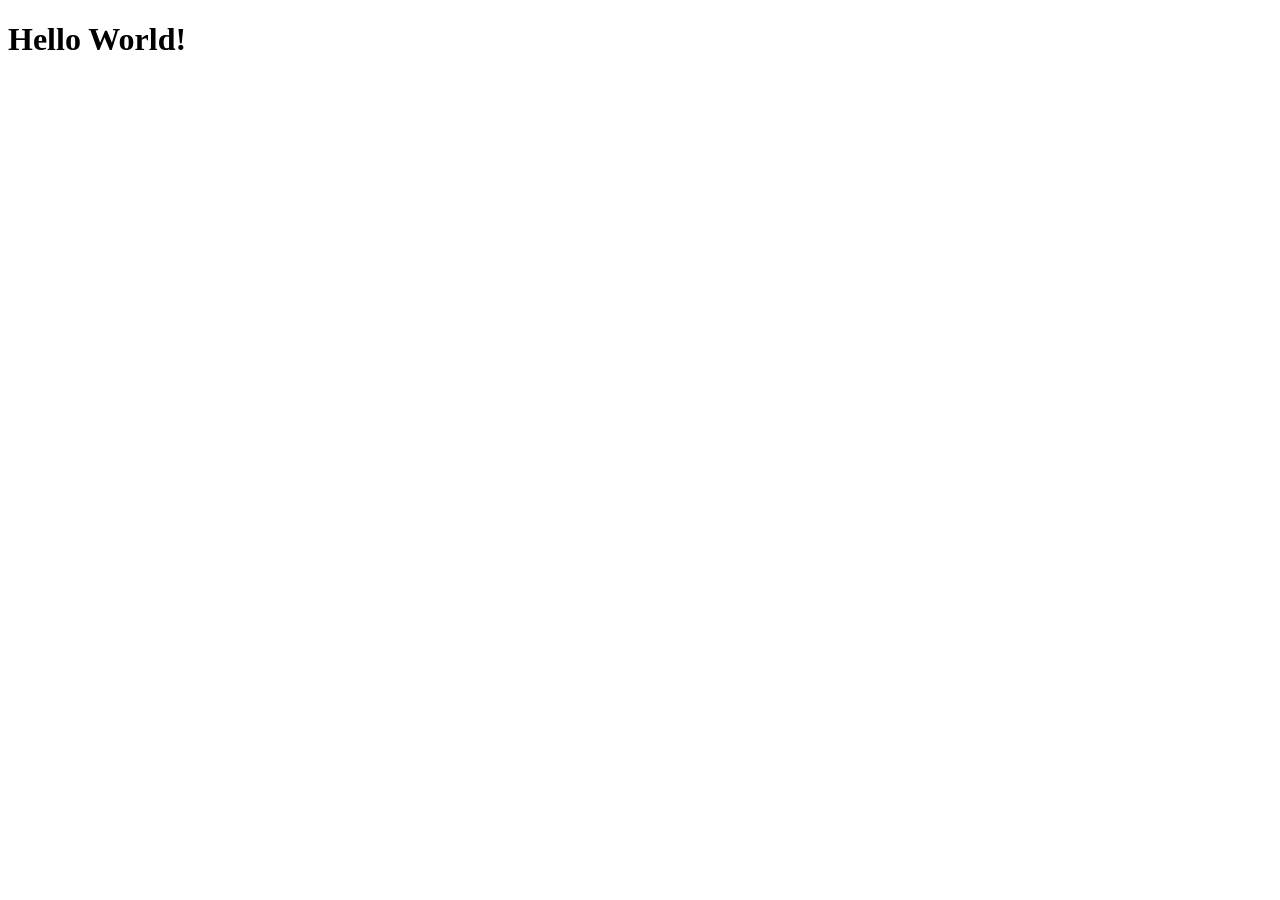
==== index.html @ cccc0130 "add index.html" ====
<!DOCTYPE html>
<html lang="ja">
<head>
  <meta charset="utf-8" />
  <meta name="viewport" content="width=device-width, initial-scale=1" />
  <title>My Website</title>
</head>
<body>
  <h1>Hello World!</h1>
</body>
</html>
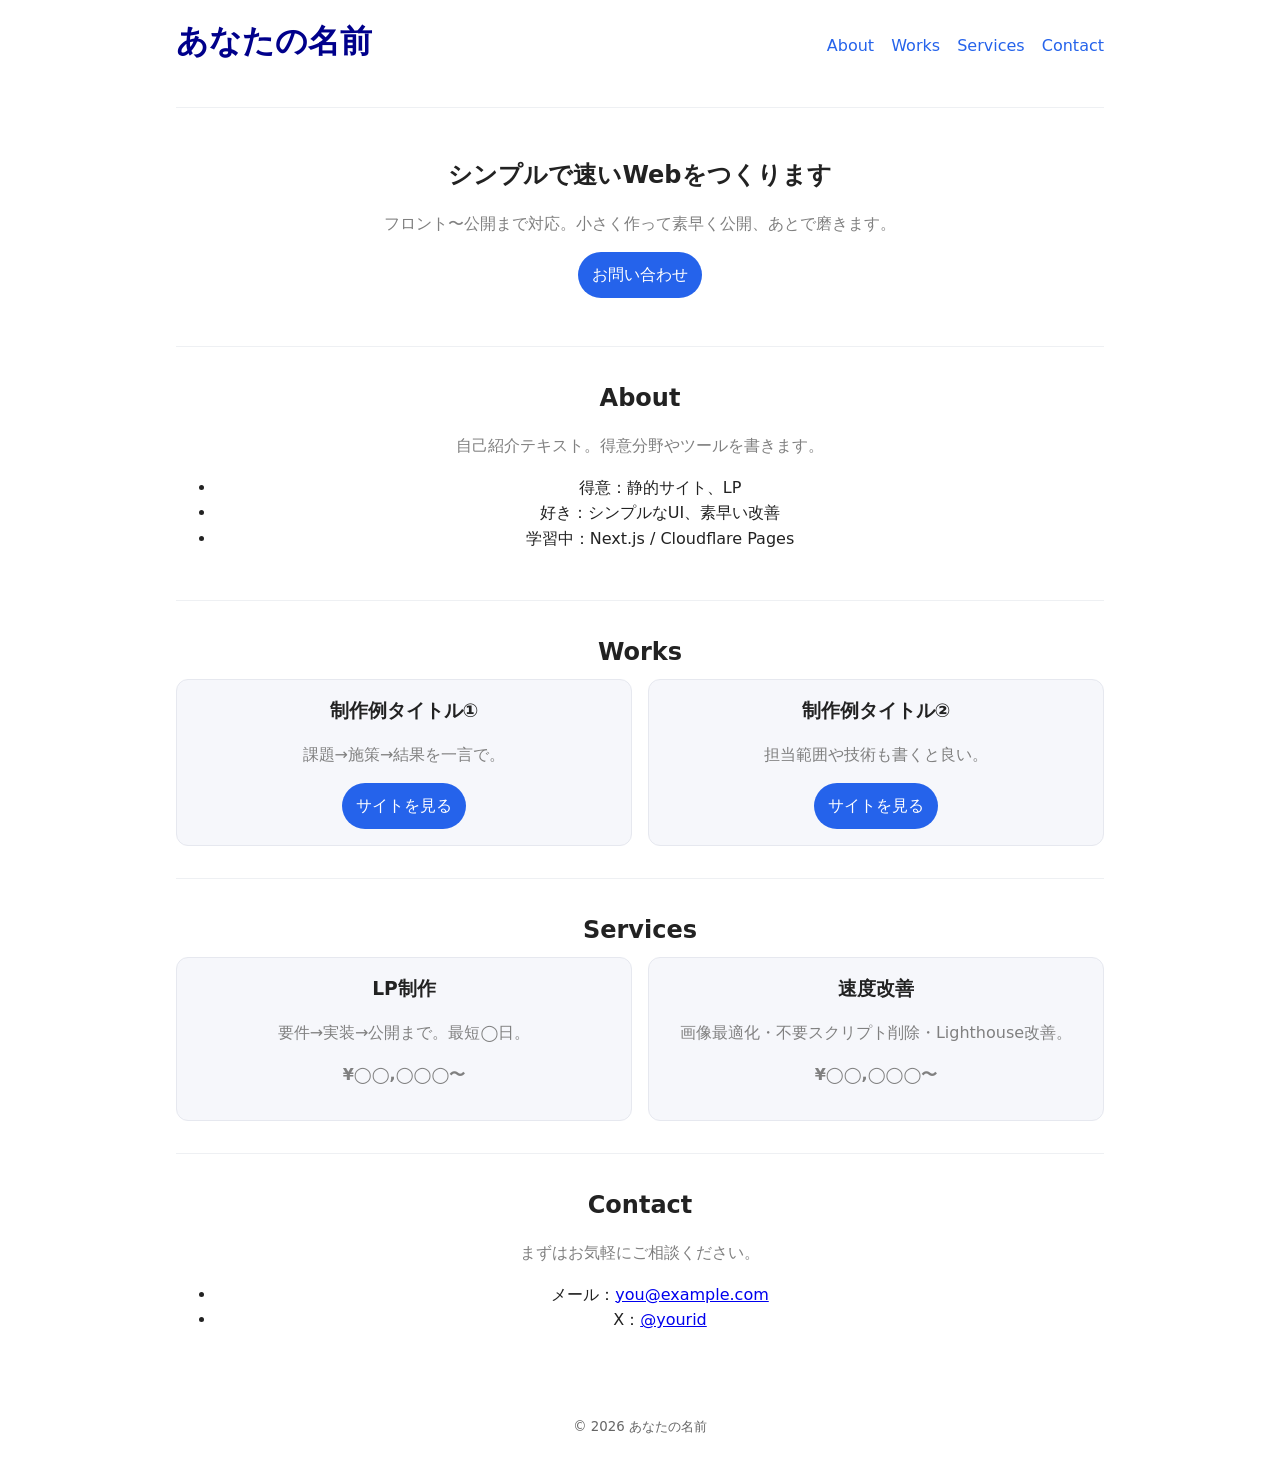
==== commit a0af0c3f: "Replace index with full sections and styles" ====
--- a/index.html
+++ b/index.html
@@ -1,11 +1,88 @@
 <!DOCTYPE html>
 <html lang="ja">
 <head>
-  <meta charset="utf-8" />
+  <meta charset="UTF-8" />
   <meta name="viewport" content="width=device-width, initial-scale=1" />
-  <title>My Website</title>
+  <title>あなたの名前 | ポートフォリオ</title>
+  <meta name="description" content="エンジニアのポートフォリオサイト" />
+  <link rel="stylesheet" href="style.css" />
 </head>
 <body>
-  <h1>Hello World!</h1>
+  <header>
+    <h1>あなたの名前</h1>
+    <nav>
+      <a href="#about">About</a>
+      <a href="#works">Works</a>
+      <a href="#services">Services</a>
+      <a href="#contact">Contact</a>
+    </nav>
+  </header>
+
+  <main>
+    <section id="hero" aria-labelledby="hero-title">
+      <h2 id="hero-title">シンプルで速いWebをつくります</h2>
+      <p>フロント〜公開まで対応。小さく作って素早く公開、あとで磨きます。</p>
+      <a class="btn" href="#contact">お問い合わせ</a>
+    </section>
+
+    <section id="about" aria-labelledby="about-title">
+      <h2 id="about-title">About</h2>
+      <p>自己紹介テキスト。得意分野やツールを書きます。</p>
+      <ul>
+        <li>得意：静的サイト、LP</li>
+        <li>好き：シンプルなUI、素早い改善</li>
+        <li>学習中：Next.js / Cloudflare Pages</li>
+      </ul>
+    </section>
+
+    <section id="works" aria-labelledby="works-title">
+      <h2 id="works-title">Works</h2>
+      <div class="grid">
+        <article class="card">
+          <h3>制作例タイトル①</h3>
+          <p>課題→施策→結果を一言で。</p>
+          <a class="btn" href="#" target="_blank" rel="noopener">サイトを見る</a>
+        </article>
+        <article class="card">
+          <h3>制作例タイトル②</h3>
+          <p>担当範囲や技術も書くと良い。</p>
+          <a class="btn" href="#" target="_blank" rel="noopener">サイトを見る</a>
+        </article>
+      </div>
+    </section>
+
+    <section id="services" aria-labelledby="services-title">
+      <h2 id="services-title">Services</h2>
+      <div class="grid">
+        <div class="card">
+          <h3>LP制作</h3>
+          <p>要件→実装→公開まで。最短◯日。</p>
+          <p class="price">¥◯◯,◯◯◯〜</p>
+        </div>
+        <div class="card">
+          <h3>速度改善</h3>
+          <p>画像最適化・不要スクリプト削除・Lighthouse改善。</p>
+          <p class="price">¥◯◯,◯◯◯〜</p>
+        </div>
+      </div>
+    </section>
+
+    <section id="contact" aria-labelledby="contact-title">
+      <h2 id="contact-title">Contact</h2>
+      <p>まずはお気軽にご相談ください。</p>
+      <ul>
+        <li>メール：<a href="mailto:you@example.com">you@example.com</a></li>
+        <li>X：<a href="https://x.com/yourid" target="_blank" rel="noopener">@yourid</a></li>
+      </ul>
+    </section>
+  </main>
+
+  <footer>
+    <small>© <span id="year"></span> あなたの名前</small>
+  </footer>
+
+  <script>
+    document.getElementById('year').textContent = new Date().getFullYear();
+  </script>
 </body>
 </html>
--- a/style.css
+++ b/style.css
@@ -0,0 +1,31 @@
+body {
+  background-color: #f0f8ff;
+  font-family: Arial, sans-serif;
+  text-align: center;
+}
+
+h1 {
+  color: darkblue;
+}
+
+p {
+  color: gray;
+}
+:root { --bg:#fff; --fg:#222; --muted:#666; --accent:#2563eb; --card:#f6f7fb; }
+* { box-sizing: border-box; }
+html,body { margin:0; padding:0; color:var(--fg); background:var(--bg); font-family: system-ui, -apple-system, "Segoe UI", Roboto, "Hiragino Sans", "Noto Sans JP", sans-serif; line-height:1.6; }
+header, main, footer { max-width: 960px; margin: 0 auto; padding: 16px; }
+header { display:flex; align-items:center; justify-content:space-between; gap:12px; position: sticky; top:0; background: rgba(255,255,255,.8); backdrop-filter: blur(6px); }
+nav a { margin-left: 12px; color: var(--accent); text-decoration: none; }
+nav a:hover { text-decoration: underline; }
+h1,h2,h3 { margin: 0 0 8px; }
+section { padding: 32px 0; border-top: 1px solid #eef0f3; }
+#hero { text-align:center; padding: 48px 0; }
+.grid { display: grid; grid-template-columns: repeat(auto-fit, minmax(240px, 1fr)); gap: 16px; }
+.card { background: var(--card); border: 1px solid #e6e8ef; border-radius: 12px; padding: 16px; }
+.card img { width: 100%; height: auto; border-radius: 8px; }
+.btn { display:inline-block; padding:10px 14px; border-radius: 999px; background:var(--accent); color:#fff; text-decoration:none; }
+.btn:hover { opacity:.9; }
+.price { font-weight:600; }
+footer { text-align:center; color: var(--muted); padding-bottom: 40px; }
+@media (max-width:600px){ header { flex-direction: column; align-items: flex-start; } }
